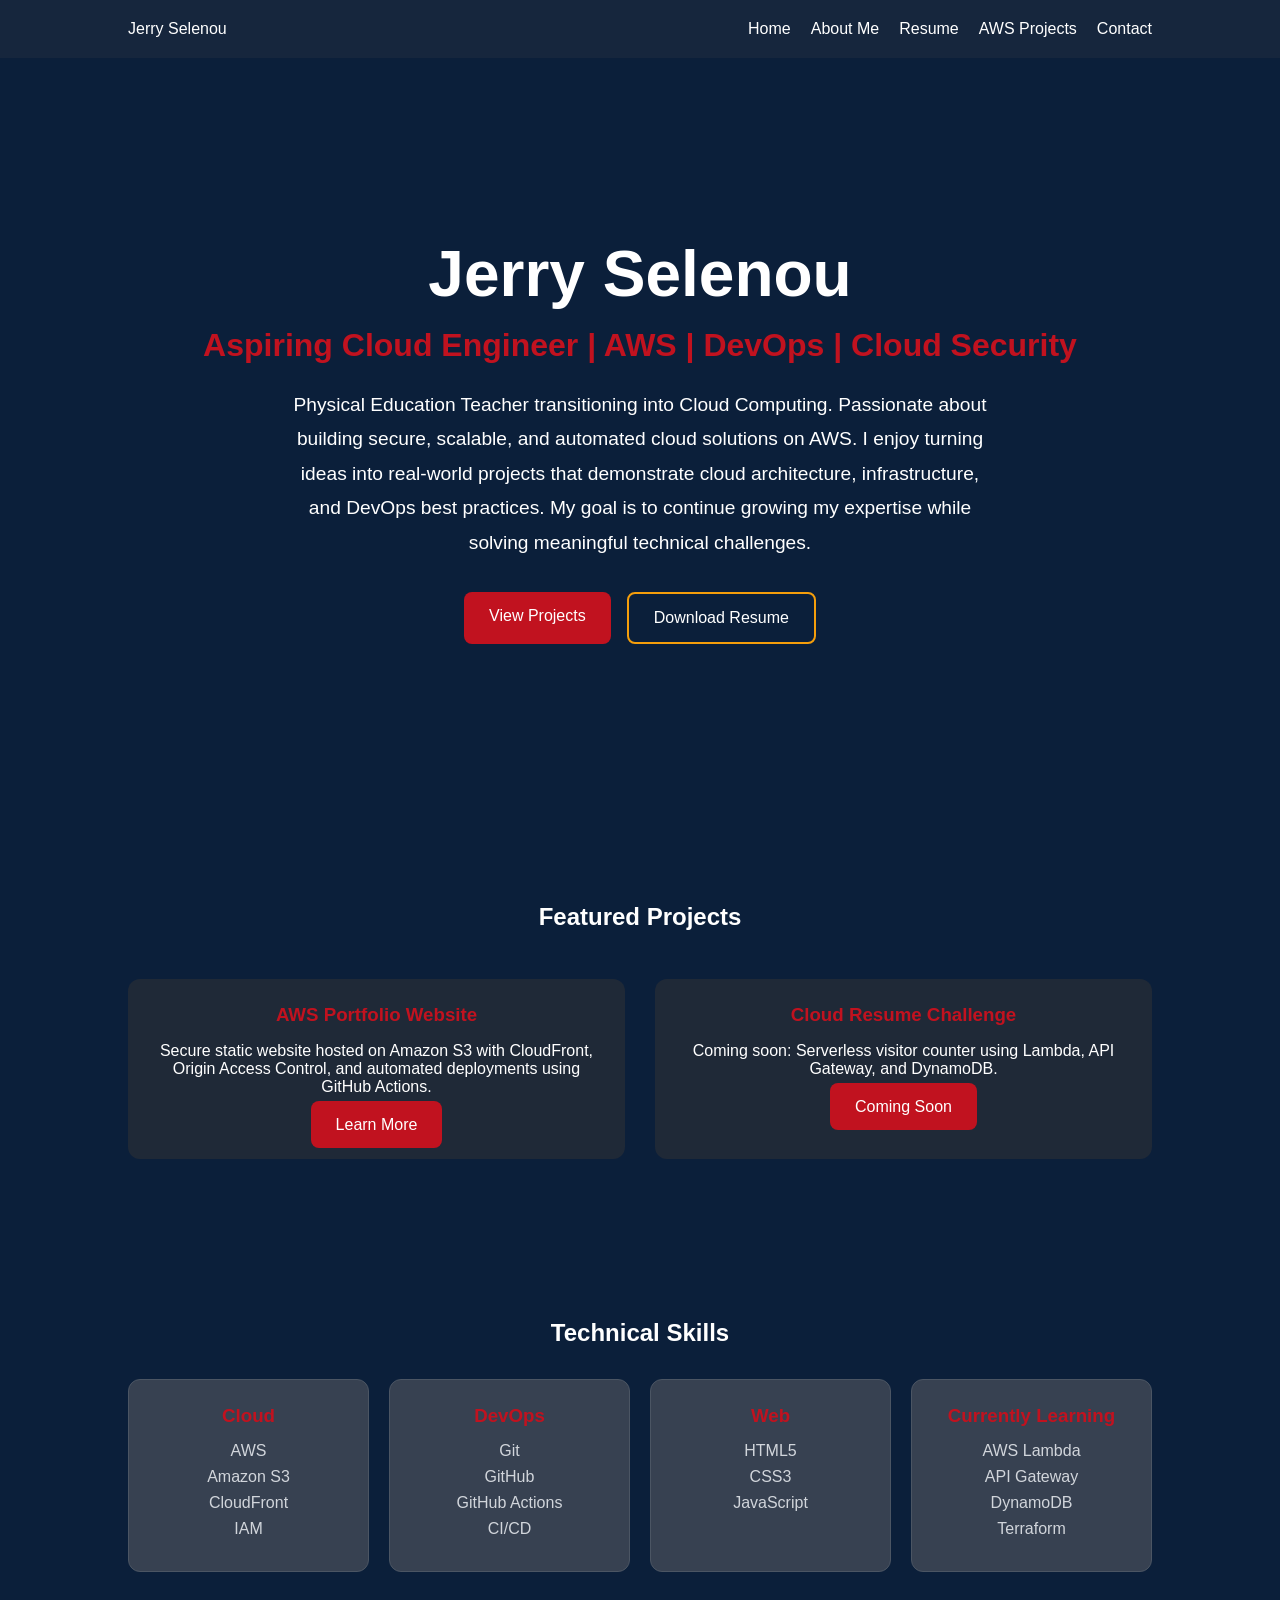
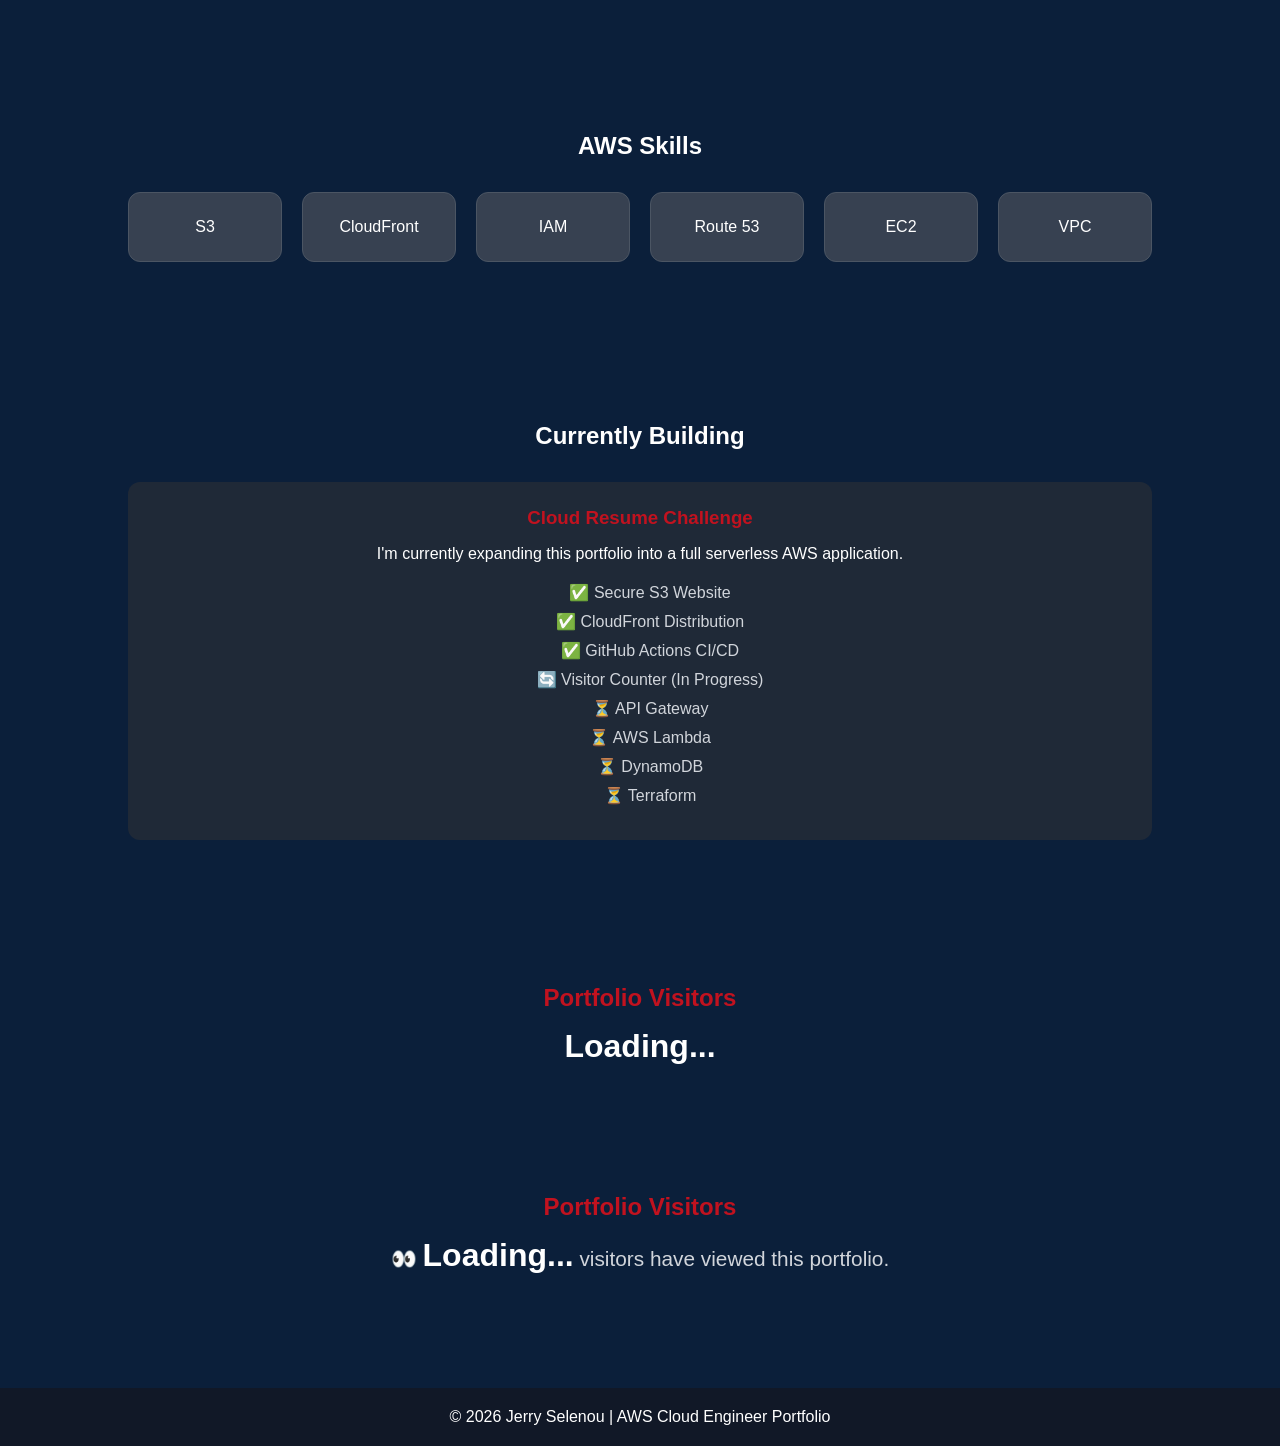
==== index.html @ 52871875 "Add serverless visitor counter" ====
<!DOCTYPE html>
<html lang="en">
<head>
    <meta charset="UTF-8">
    <meta name="viewport" content="width=device-width, initial-scale=1.0">
    <title>Jerry Selenou | AWS Cloud Engineer</title>

    <link rel="stylesheet" href="assets/css/style.css">
</head>
<body>

    <nav>
        <div class="logo">
            Jerry Selenou
        </div>

        <ul>
            <li><a href="index.html">Home</a></li>
            <li><a href="about.html">About Me</a></li>
            <li><a href="resume.html">Resume</a></li>
            <li><a href="projects.html">AWS Projects</a></li>
            <li><a href="contact.html">Contact</a></li>
        </ul>
    </nav>

    <section class="hero">

        <div class="hero-content">
    
            <h1>Jerry Selenou</h1>
    
            <h2>Aspiring Cloud Engineer | AWS | DevOps | Cloud Security</h2>
    
            <p>
                Physical Education Teacher transitioning into Cloud Computing.
                Passionate about building secure, scalable, and automated cloud solutions on AWS. 
                I enjoy turning ideas into real-world projects that demonstrate cloud architecture, 
                infrastructure, and DevOps best practices. My goal is to continue growing my expertise 
                while solving meaningful technical challenges.
            </p>
    
            <div class="hero-buttons">
                <a href="projects.html" class="btn">View Projects</a>
                <a href="resume.html" class="btn-secondary">Download Resume</a>
            </div>
    
        </div>
    
    </section>
    <section class="featured-projects">

        <h2>Featured Projects</h2>
    
        <div class="project-grid">
    
            <div class="project-card">
                <h3>AWS Portfolio Website</h3>
    
                <p>
                    Secure static website hosted on Amazon S3 with CloudFront,
                    Origin Access Control, and automated deployments using
                    GitHub Actions.
                </p>
    
                <a href="projects.html" class="btn">
                    Learn More
                </a>
            </div>
    
            <div class="project-card">
                <h3>Cloud Resume Challenge</h3>
    
                <p>
                    Coming soon: Serverless visitor counter using
                    Lambda, API Gateway, and DynamoDB.
                </p>
    
                <a href="projects.html" class="btn">
                    Coming Soon
                </a>
            </div>
    
        </div>
    
    </section>
    <section class="skills">

        <h2>Technical Skills</h2>
    
        <div class="skills-grid">
    
            <div class="skill-card">
                <h3>Cloud</h3>
                <p>AWS</p>
                <p>Amazon S3</p>
                <p>CloudFront</p>
                <p>IAM</p>
            </div>
    
            <div class="skill-card">
                <h3>DevOps</h3>
                <p>Git</p>
                <p>GitHub</p>
                <p>GitHub Actions</p>
                <p>CI/CD</p>
            </div>
    
            <div class="skill-card">
                <h3>Web</h3>
                <p>HTML5</p>
                <p>CSS3</p>
                <p>JavaScript</p>
            </div>
    
            <div class="skill-card">
                <h3>Currently Learning</h3>
                <p>AWS Lambda</p>
                <p>API Gateway</p>
                <p>DynamoDB</p>
                <p>Terraform</p>
            </div>
    
        </div>
    
    </section>
    <section class="skills">

        <h2>AWS Skills</h2>
    
        <div class="skills-grid">
    
            <div class="skill-card">S3</div>
    
            <div class="skill-card">CloudFront</div>
    
            <div class="skill-card">IAM</div>
    
            <div class="skill-card">Route 53</div>
    
            <div class="skill-card">EC2</div>
    
            <div class="skill-card">VPC</div>
    
        </div>
    
    </section>
    <section class="current-project">

        <h2>Currently Building</h2>
    
        <div class="project-card">
    
            <h3>Cloud Resume Challenge</h3>
    
            <p>
                I'm currently expanding this portfolio into a full serverless AWS application.
            </p>
    
            <ul>
                <li>✅ Secure S3 Website</li>
                <li>✅ CloudFront Distribution</li>
                <li>✅ GitHub Actions CI/CD</li>
                <li>🔄 Visitor Counter (In Progress)</li>
                <li>⏳ API Gateway</li>
                <li>⏳ AWS Lambda</li>
                <li>⏳ DynamoDB</li>
                <li>⏳ Terraform</li>
            </ul>
    
        </div>
    
    </section>
    <section class="visitor-counter">
        <h2>Portfolio Visitors</h2>
        <p>
            <span id="visitor-count">Loading...</span>
        </p>
    </section>
    <section class="visitor-counter">

        <h2>Portfolio Visitors</h2>
    
        <p class="visitor-text">
            👀 <span id="visitor-count">Loading...</span> visitors have viewed this portfolio.
        </p>
    
    </section>
    <footer>
        <p>
            © 2026 Jerry Selenou | AWS Cloud Engineer Portfolio
        </p>
    </footer>
    <script src="assets/js/visitor-counter.js"></script>
</body>
</html>
---- assets/css/style.css ----
* {
    margin: 0;
    padding: 0;
    box-sizing: border-box;
}

body {
    font-family: Arial, sans-serif;
    background: #0B1F3A;
    color: white;
}

nav {
    position: sticky;
    top: 0;
    z-index: 1000;

    display: flex;
    justify-content: space-between;
    align-items: center;

    padding: 20px 10%;
    background: #16263D;
}

nav ul {
    display: flex;
    list-style: none;
    gap: 20px;
}

nav a {
    text-decoration: none;
    color: white;
}

.hero {
    height: 80vh;

    display: flex;
    flex-direction: column;
    justify-content: center;
    align-items: center;

    text-align: center;

    padding: 20px;
}

.hero h1 {
    font-size: 3rem;
    margin-bottom: 20px;
}

.hero p {
    max-width: 700px;
    font-size: 1.2rem;
    margin-bottom: 30px;
}

.btn {
    background: #C1121F;
    color: white;

    padding: 15px 25px;

    text-decoration: none;

    border-radius: 8px;
}

.btn:hover,
.btn-secondary:hover {
    background: #DC2626;
    transition: 0.3s ease;
}

.hero {
    min-height: 85vh;
    display: flex;
    justify-content: center;
    align-items: center;
    text-align: center;
    padding: 2rem;
}

.hero-content {
    max-width: 900px;
    margin: 0 auto;
    text-align: center;
}

.hero h1 {
    font-size: 4rem;
    margin-bottom: 1rem;
}

.hero h2 {
    font-size: 2rem;
    color: #C1121F;
    margin-bottom: 1.5rem;
}

.hero p {
    max-width: 700px;
    margin: 0 auto 2rem auto;
    font-size: 1.2rem;
    line-height: 1.8;
}

.hero-buttons {
    display: flex;
    justify-content: center;
    gap: 1rem;
}

.btn-secondary {
    background: transparent;
    border: 2px solid #f59e0b;
    color: white;
    padding: 15px 25px;
    text-decoration: none;
    border-radius: 8px;
}
.skills {
    padding: 5rem 10%;
    text-align: center;
}

.skills h2 {
    margin-bottom: 2rem;
}

.skills-grid {
    display: grid;
    grid-template-columns: repeat(auto-fit, minmax(150px, 1fr));
    gap: 20px;
}

.skill-card {
    background: #374151;
    padding: 25px;
    border-radius: 12px;
    border: 1px solid #4B5563;
    transition: all 0.3s ease;
}

.skill-card:hover {
    transform: translateY(-6px);
    border-color: #C1121F;
}

.skill-card h3 {
    color: #C1121F;
    margin-bottom: 15px;
}

.skill-card p {
    margin-bottom: 8px;
    color: #D1D5DB;
}

.projects {
    padding: 5rem 10%;
}

.projects h1 {
    text-align: center;
    margin-bottom: 3rem;
}

.project-grid {
    display: grid;
    grid-template-columns: repeat(auto-fit, minmax(300px, 1fr));
    gap: 30px;
}

.project-card {
    background: #1f2937;
    padding: 25px;
    border-radius: 12px;
}

.project-card h2 {
    color: #f59e0b;
    margin-bottom: 15px;
}

.project-card p {
    margin-bottom: 20px;
}

.project-card ul {
    margin-left: 20px;
}

.about {
    padding: 5rem 10%;
    max-width: 1000px;
    margin: auto;
}

.about h1 {
    text-align: center;
    margin-bottom: 2rem;
}

.about p {
    margin-bottom: 20px;
    line-height: 1.8;
}

.timeline {
    padding: 3rem 10%;
}

.timeline h2 {
    text-align: center;
    margin-bottom: 2rem;
}

.timeline-card {
    background: #1f2937;
    padding: 20px;
    border-radius: 10px;
    margin-bottom: 20px;
}

.profile-pic {
    width: 200px;
    border-radius: 50%;
    display: block;
    margin: 0 auto 30px auto;
}

.resume-section {
    padding: 5rem 10%;
}

.resume-section h1 {
    text-align: center;
    margin-bottom: 2rem;
}

.resume-grid {
    margin-top: 3rem;

    display: grid;

    grid-template-columns:
        repeat(auto-fit, minmax(300px, 1fr));

    gap: 20px;
}

.resume-card {
    background: #1f2937;

    padding: 25px;

    border-radius: 10px;
}

.contact {
    padding: 5rem 10%;
    text-align: center;
}

.contact h1 {
    margin-bottom: 1rem;
}

.contact p {
    margin-bottom: 3rem;
}

.contact-card {
    background: #1f2937;
    padding: 25px;
    border-radius: 10px;
    margin-bottom: 20px;
}

.contact-card a {
    color: #f59e0b;
    text-decoration: none;
}

.featured-projects {
    padding: 5rem 10%;
    text-align: center;
}

.featured-projects h2 {
    margin-bottom: 3rem;
}

.project-card h3 {
    margin-bottom: 1rem;
    color: #C1121F;
}

.current-project {
    padding: 5rem 10%;
    text-align: center;
}

.current-project h2 {
    margin-bottom: 2rem;
}

.current-project ul {
    list-style: none;
    margin-top: 20px;
}

.current-project li {
    margin: 10px 0;
    color: #D1D5DB;
}

.visitor-counter {
    text-align: center;
    padding: 4rem 2rem;
}

.visitor-counter h2 {
    color: #C1121F;
    margin-bottom: 1rem;
}

.visitor-text {
    font-size: 1.3rem;
    color: #D1D5DB;
}

#visitor-count {
    font-size: 2rem;
    font-weight: bold;
    color: white;
}

footer {
    text-align: center;
    padding: 20px;
    background: #111827;
    margin-top: 50px;
}
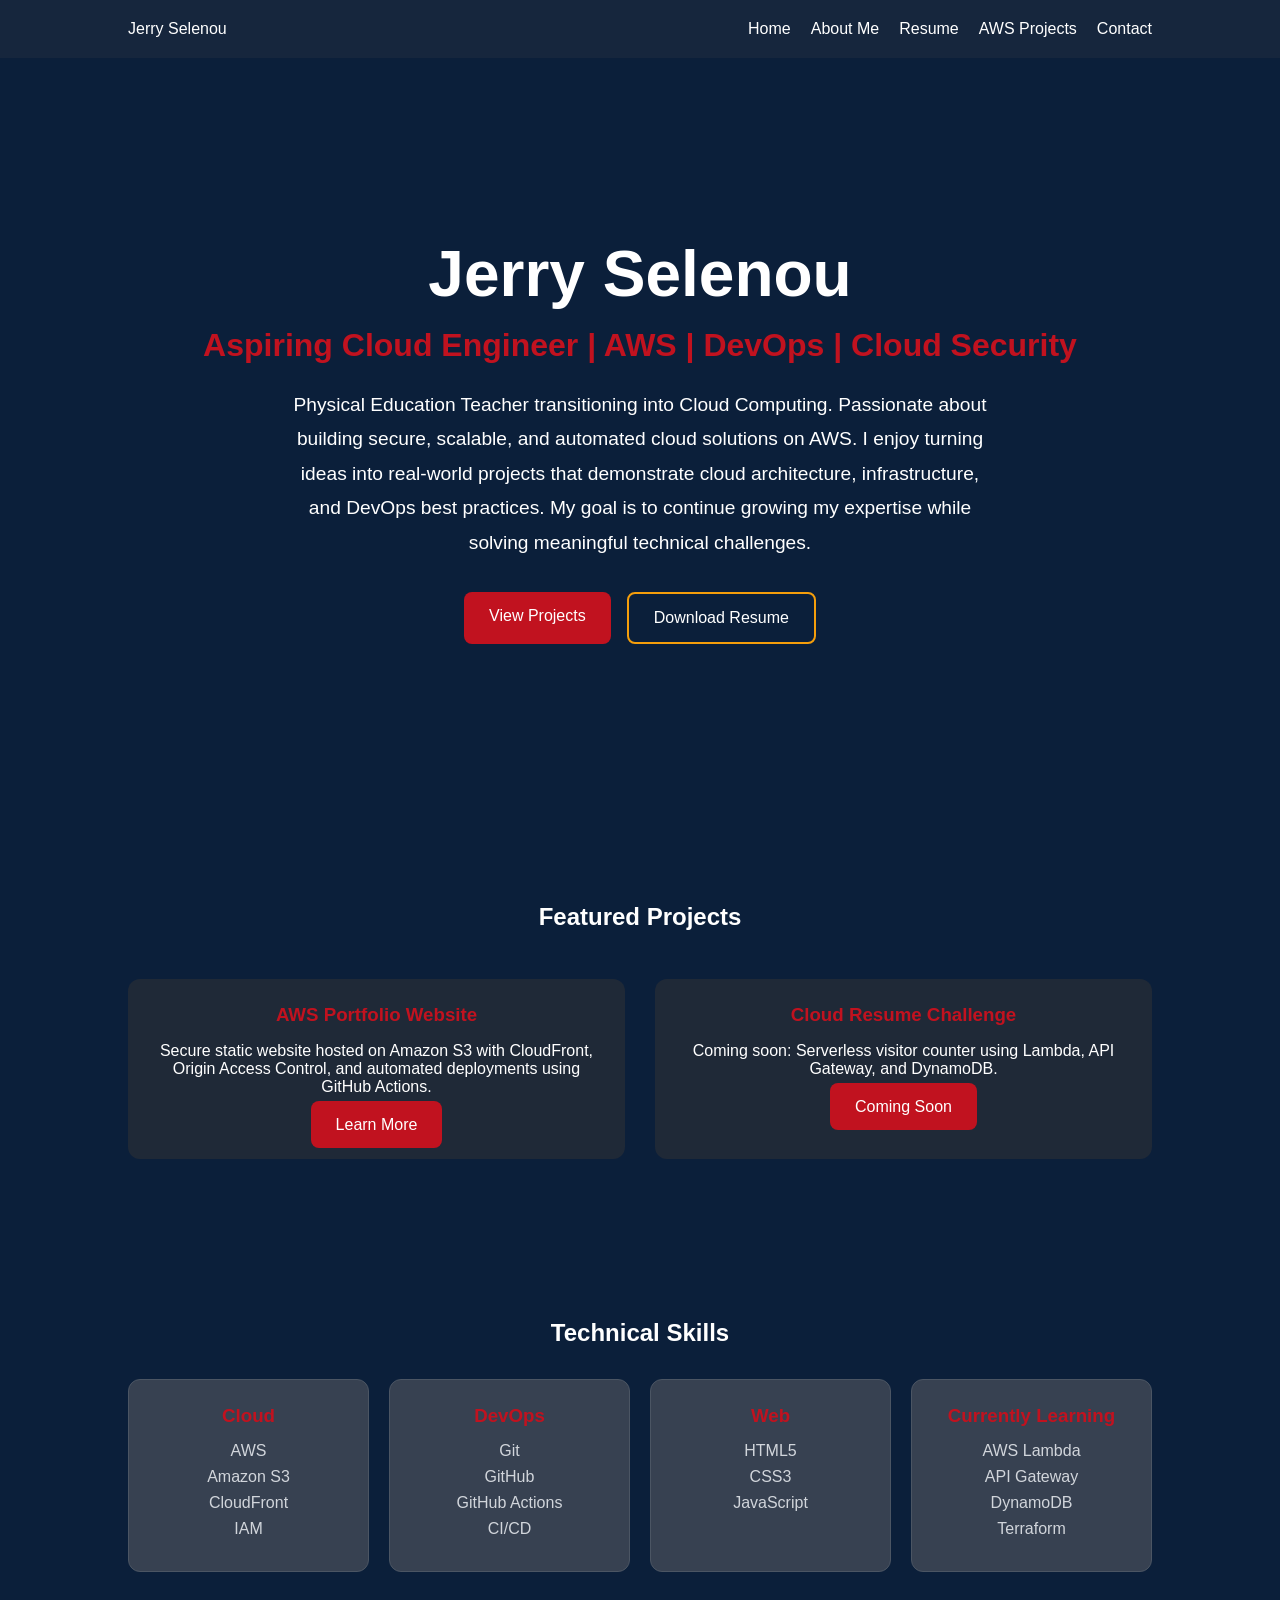
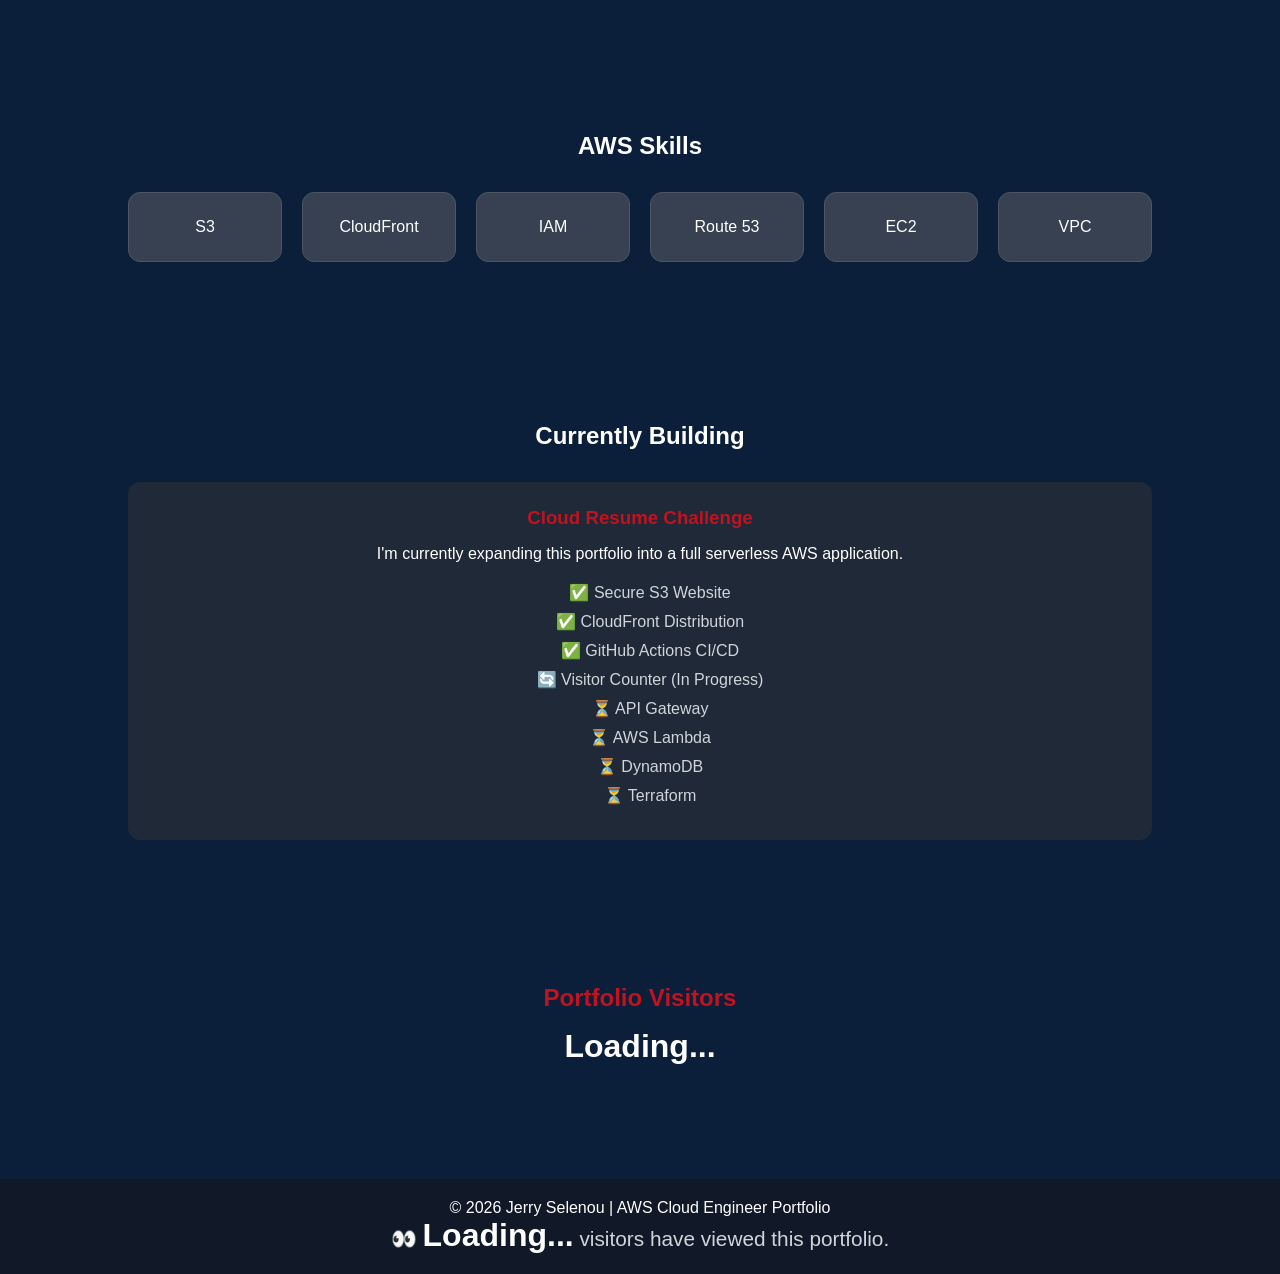
==== commit e06ffbd0: "Add serverless visitor counter" ====
--- a/index.html
+++ b/index.html
@@ -176,19 +176,14 @@
             <span id="visitor-count">Loading...</span>
         </p>
     </section>
-    <section class="visitor-counter">
-
-        <h2>Portfolio Visitors</h2>
-    
+    <footer>
+        <p>
+            © 2026 Jerry Selenou | AWS Cloud Engineer Portfolio
+        </p>
         <p class="visitor-text">
             👀 <span id="visitor-count">Loading...</span> visitors have viewed this portfolio.
         </p>
     
-    </section>
-    <footer>
-        <p>
-            © 2026 Jerry Selenou | AWS Cloud Engineer Portfolio
-        </p>
     </footer>
     <script src="assets/js/visitor-counter.js"></script>
 </body>
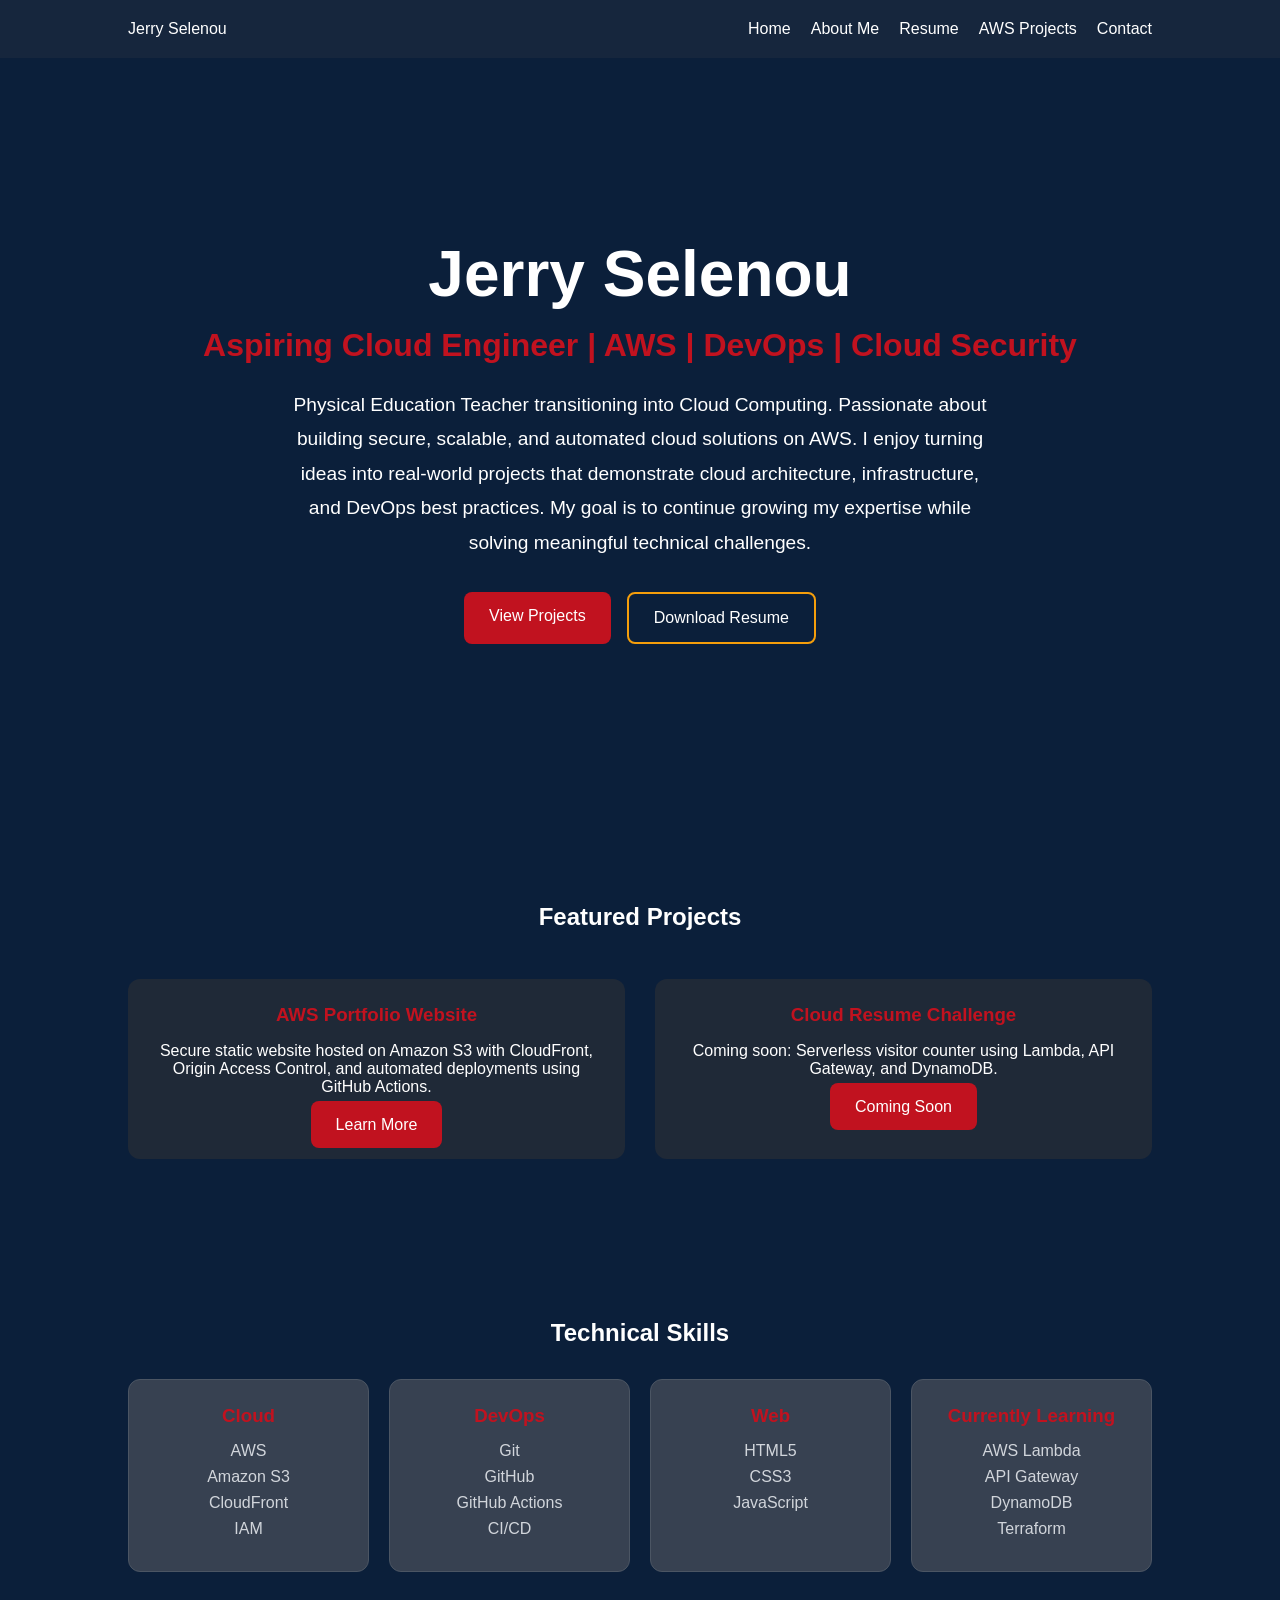
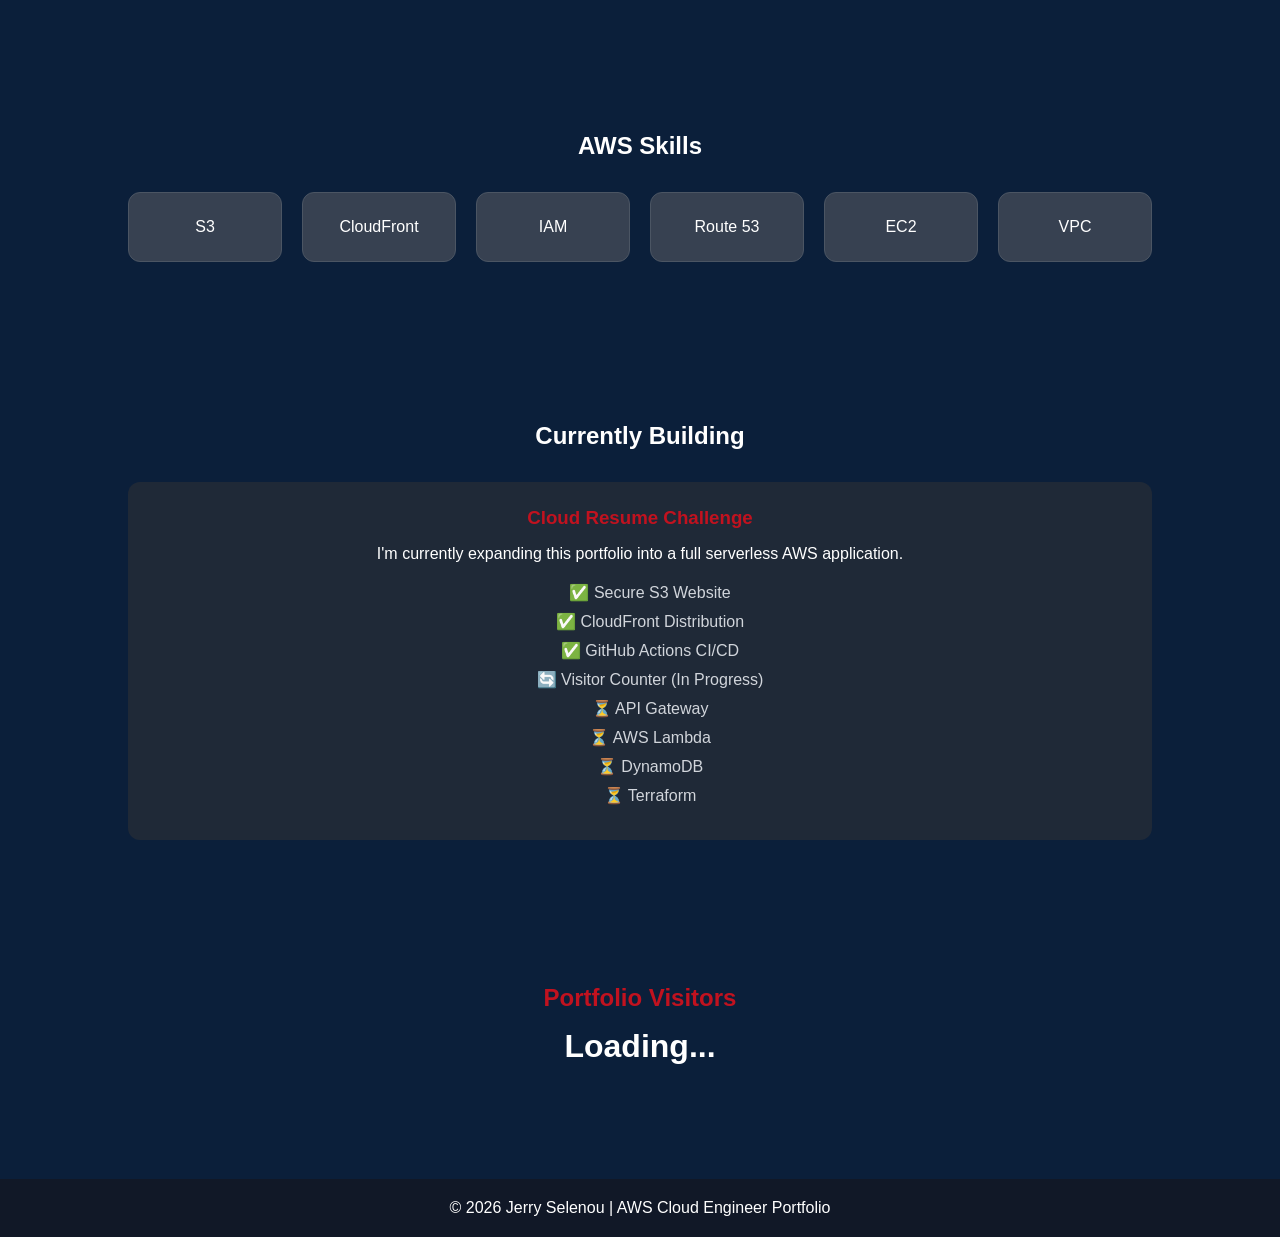
==== commit 88c8f613: "Add serverless visitor counter" ====
--- a/index.html
+++ b/index.html
@@ -180,10 +180,6 @@
         <p>
             © 2026 Jerry Selenou | AWS Cloud Engineer Portfolio
         </p>
-        <p class="visitor-text">
-            👀 <span id="visitor-count">Loading...</span> visitors have viewed this portfolio.
-        </p>
-    
     </footer>
     <script src="assets/js/visitor-counter.js"></script>
 </body>
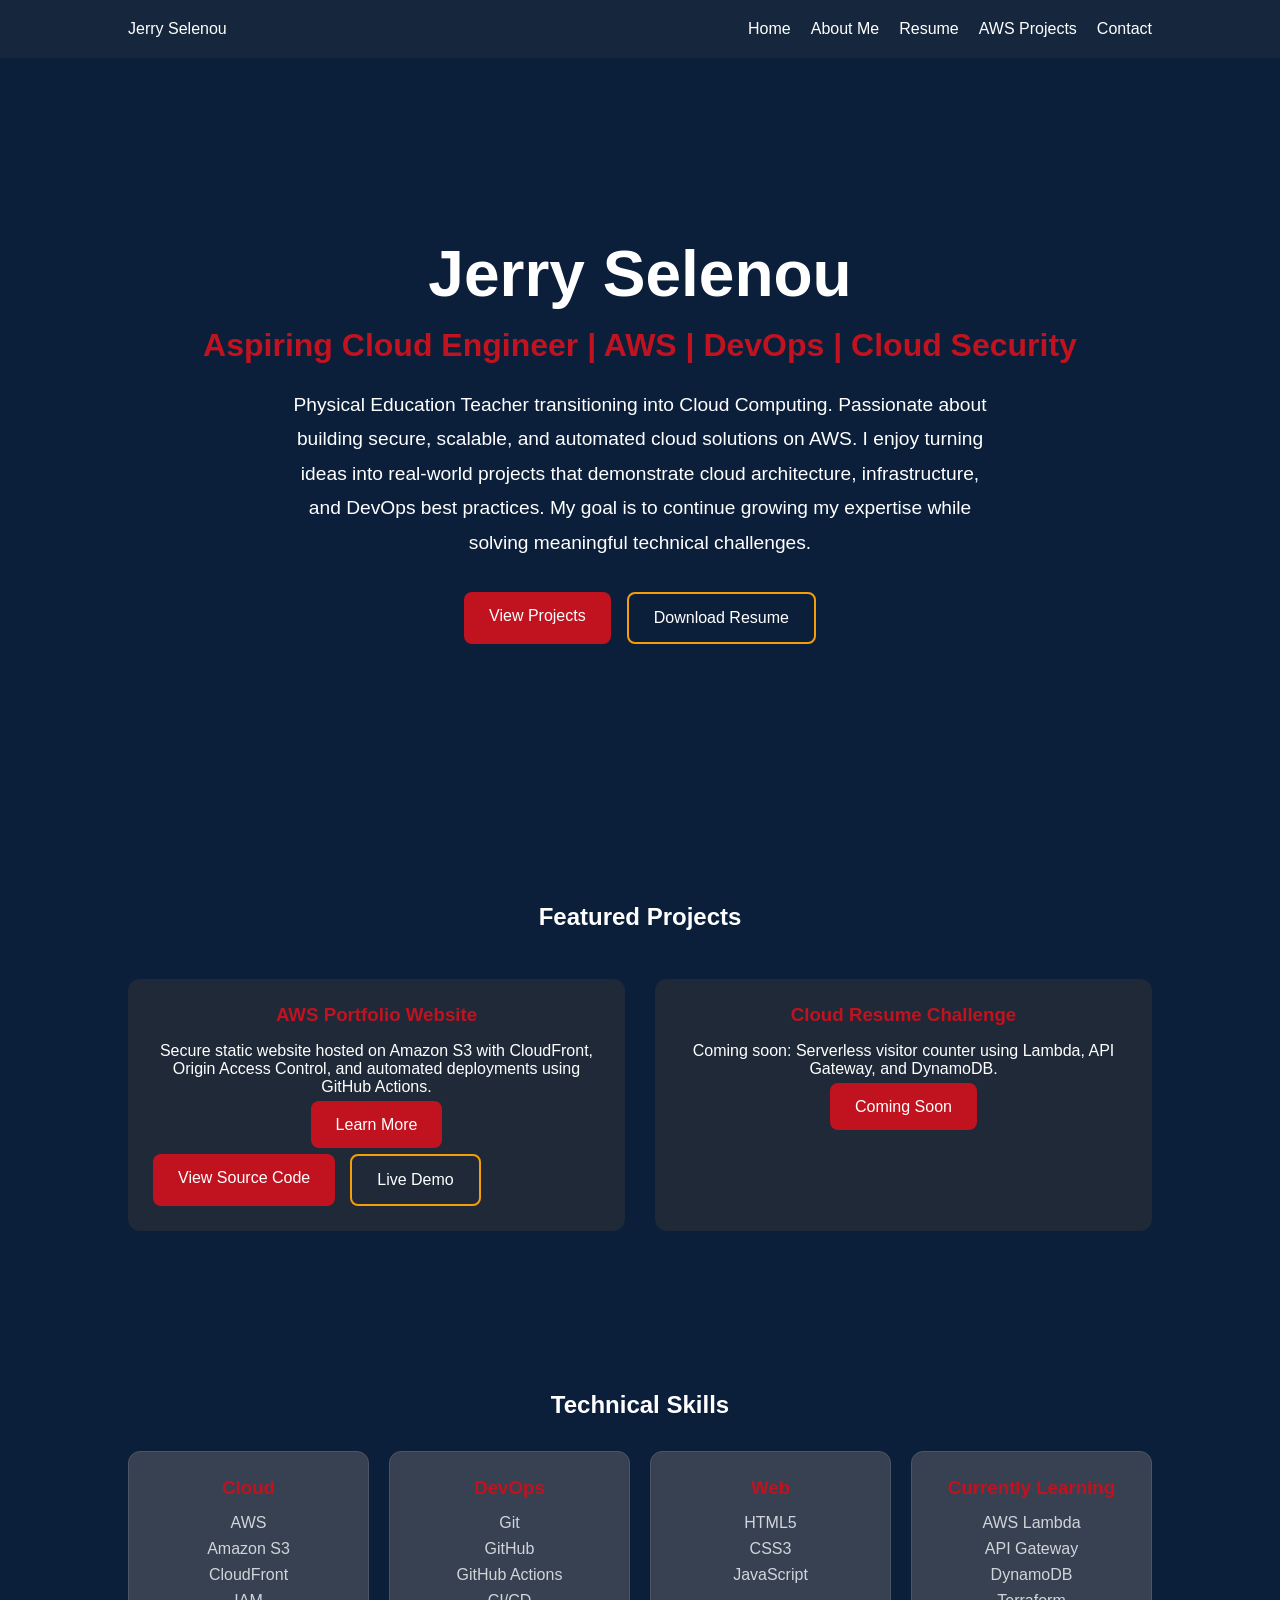
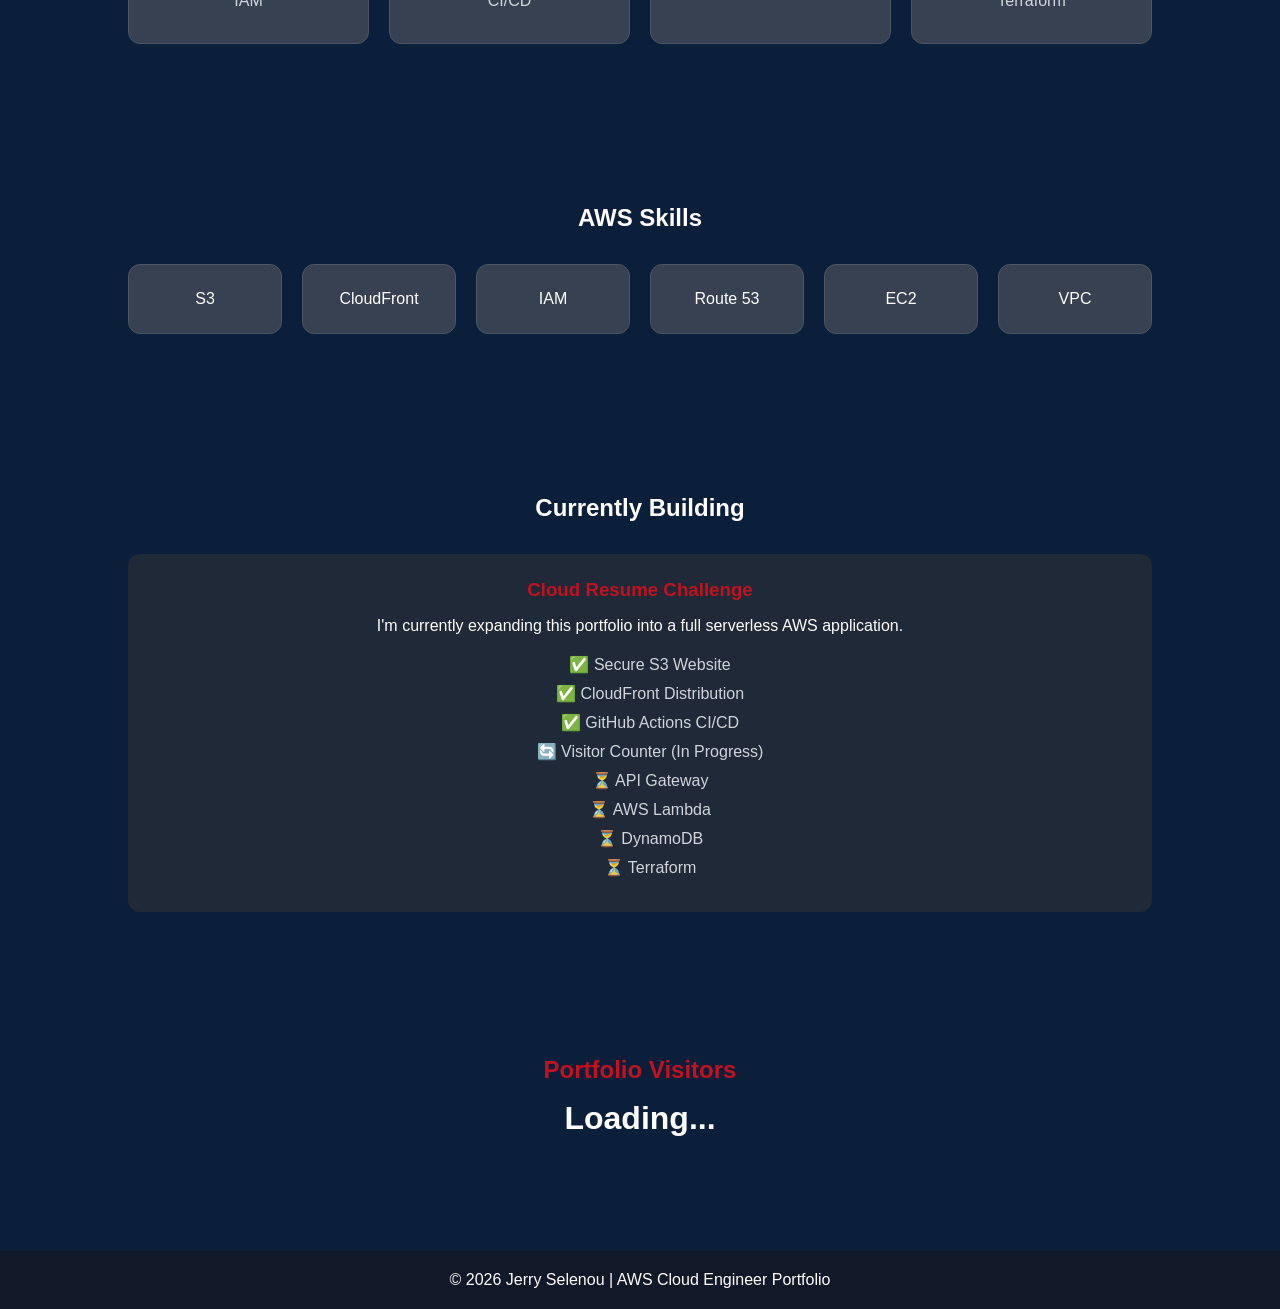
==== commit 76f16ccd: "Improve projects and contact page" ====
--- a/index.html
+++ b/index.html
@@ -65,6 +65,19 @@
                 <a href="projects.html" class="btn">
                     Learn More
                 </a>
+                <div class="project-buttons">
+                    <a href="https://github.com/JayKamikaze/AWS-WEBSITE-PORTFOLIO"
+                       target="_blank"
+                       class="btn">
+                        View Source Code
+                    </a>
+                
+                    <a href="https://dip5p00fyp9mj.cloudfront.net"
+                       target="_blank"
+                       class="btn-secondary">
+                        Live Demo
+                    </a>
+                </div>
             </div>
     
             <div class="project-card">
--- a/assets/css/style.css
+++ b/assets/css/style.css
@@ -340,6 +340,91 @@
     color: white;
 }
 
+#contact-form {
+    max-width: 700px;
+    margin: 40px auto;
+
+    display: flex;
+    flex-direction: column;
+    gap: 20px;
+}
+
+#contact-form input,
+#contact-form textarea {
+    background: #374151;
+    color: white;
+    border: 1px solid #4B5563;
+    border-radius: 8px;
+    padding: 15px;
+    font-size: 1rem;
+}
+
+#contact-form input:focus,
+#contact-form textarea:focus {
+    outline: none;
+    border-color: #C1121F;
+}
+
+#contact-form textarea {
+    resize: vertical;
+    min-height: 160px;
+}
+
+#status-message {
+    text-align: center;
+    margin-top: 20px;
+    color: #D1D5DB;
+}
+
+.social-links {
+    display: grid;
+    grid-template-columns: repeat(auto-fit, minmax(280px, 1fr));
+    gap: 20px;
+    margin-top: 50px;
+}
+
+.social-links .contact-card {
+    text-align: center;
+}
+
+.social-links a {
+    color: #C1121F;
+    text-decoration: none;
+    font-weight: bold;
+}
+
+.social-links a:hover {
+    text-decoration: underline;
+}
+
+.project-buttons {
+    display: flex;
+    gap: 15px;
+    margin-top: 20px;
+    flex-wrap: wrap;
+}
+
+.social-links {
+    display: grid;
+    grid-template-columns: repeat(auto-fit, minmax(300px, 1fr));
+    gap: 25px;
+    margin-top: 40px;
+}
+
+.social-links .contact-card {
+    text-align: center;
+}
+
+.social-links a {
+    color: #C1121F;
+    text-decoration: none;
+    font-weight: bold;
+}
+
+.social-links a:hover {
+    text-decoration: underline;
+}
+
 footer {
     text-align: center;
     padding: 20px;
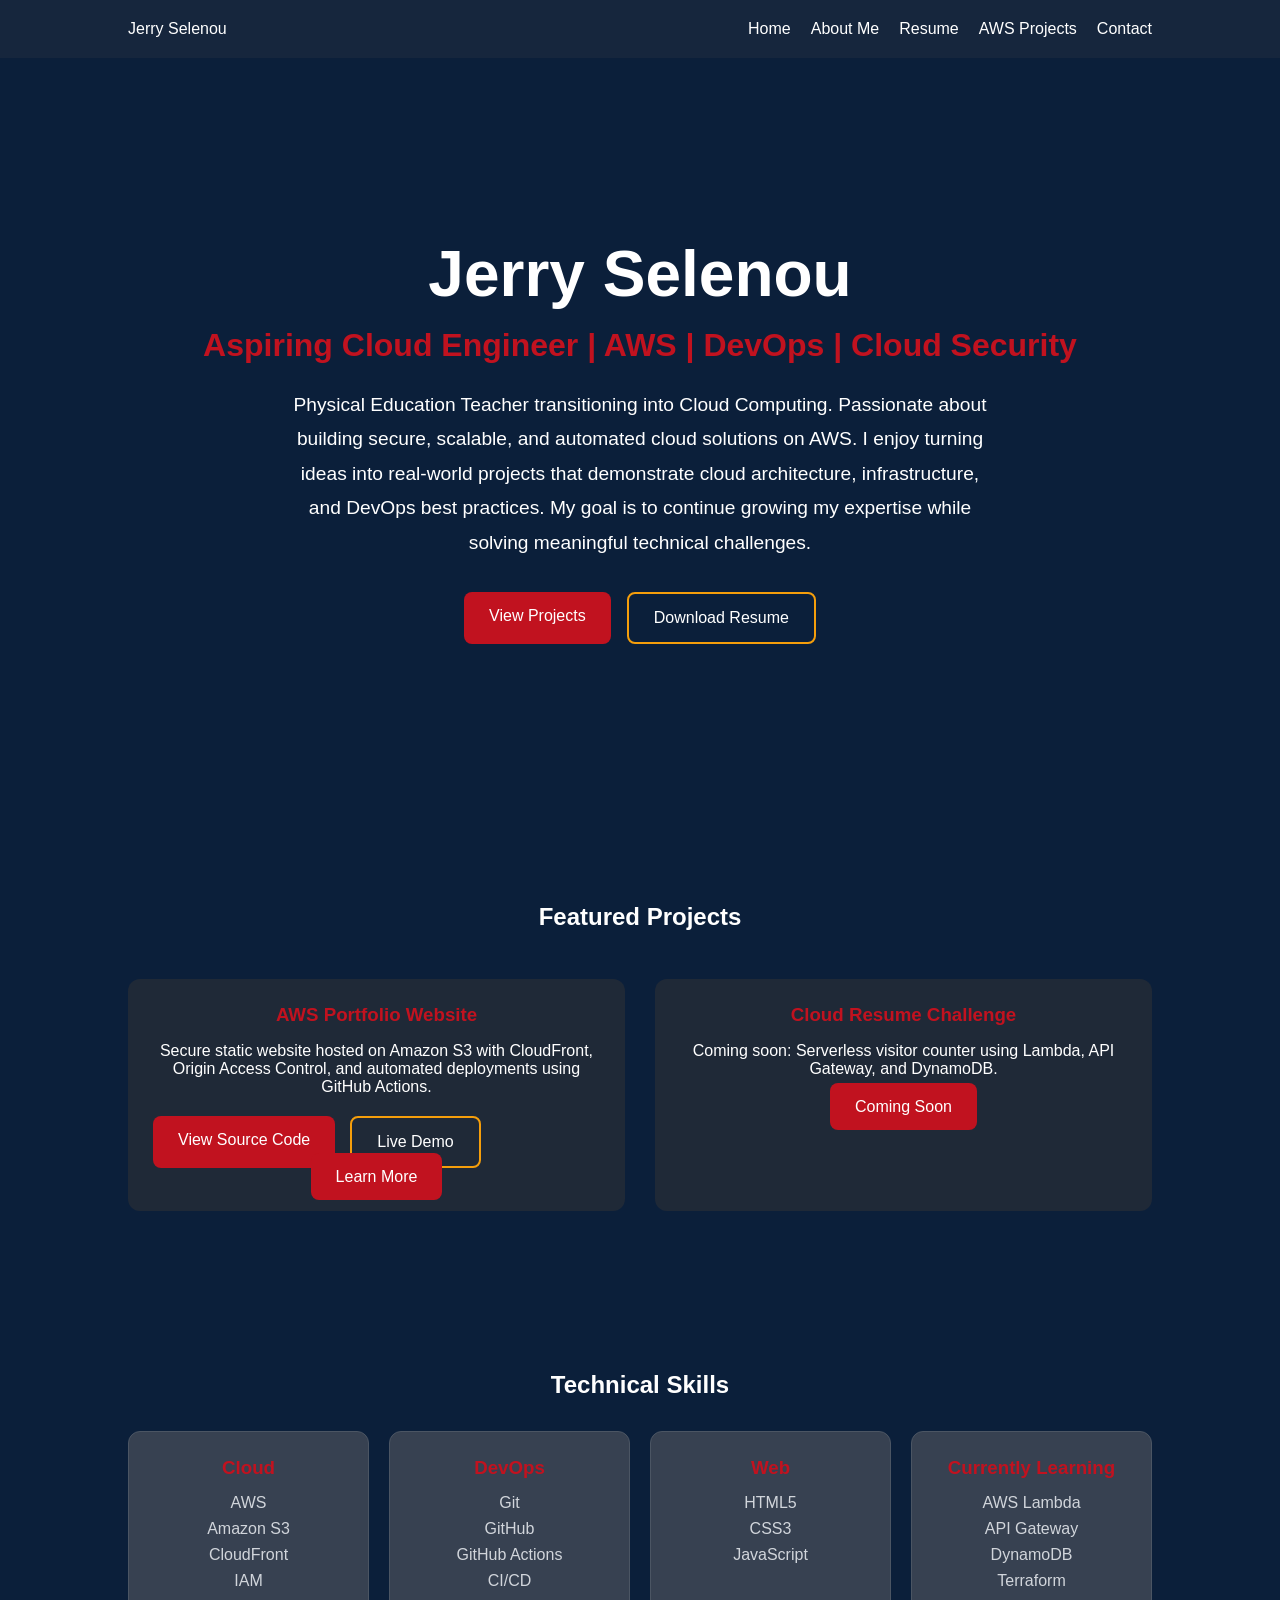
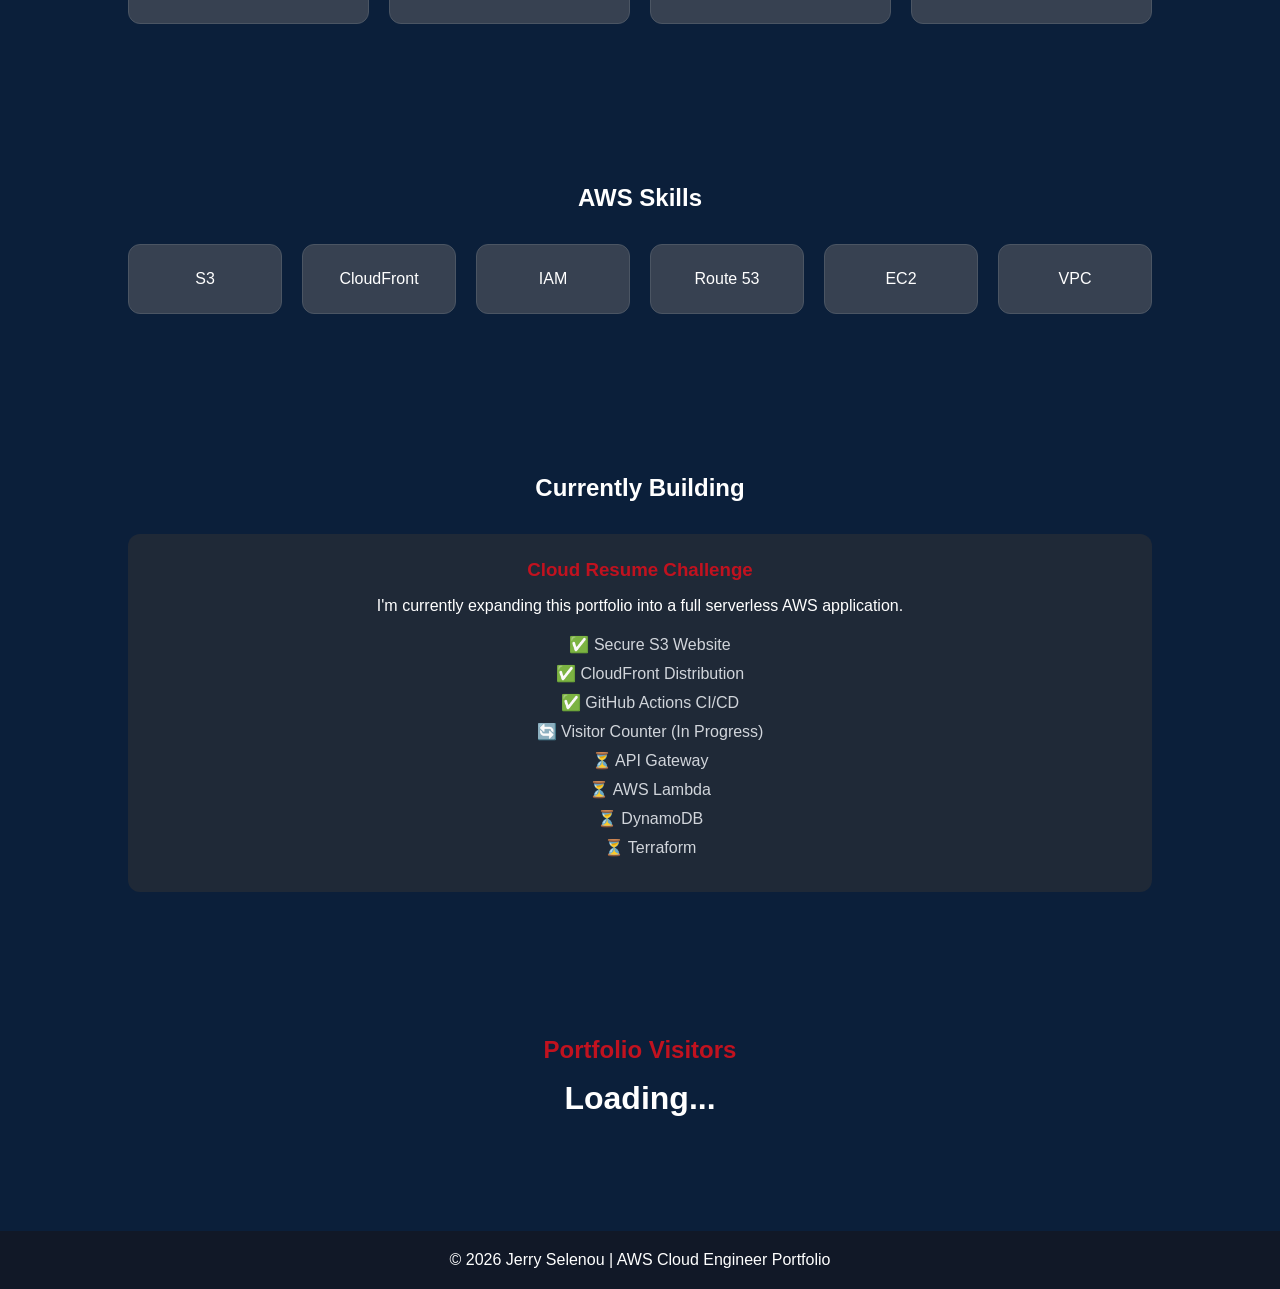
==== commit 8bf9d2f5: "Improve projects and contact page" ====
--- a/index.html
+++ b/index.html
@@ -61,10 +61,6 @@
                     Origin Access Control, and automated deployments using
                     GitHub Actions.
                 </p>
-    
-                <a href="projects.html" class="btn">
-                    Learn More
-                </a>
                 <div class="project-buttons">
                     <a href="https://github.com/JayKamikaze/AWS-WEBSITE-PORTFOLIO"
                        target="_blank"
@@ -78,6 +74,11 @@
                         Live Demo
                     </a>
                 </div>
+    
+                <a href="projects.html" class="btn">
+                    Learn More
+                </a>
+                
             </div>
     
             <div class="project-card">
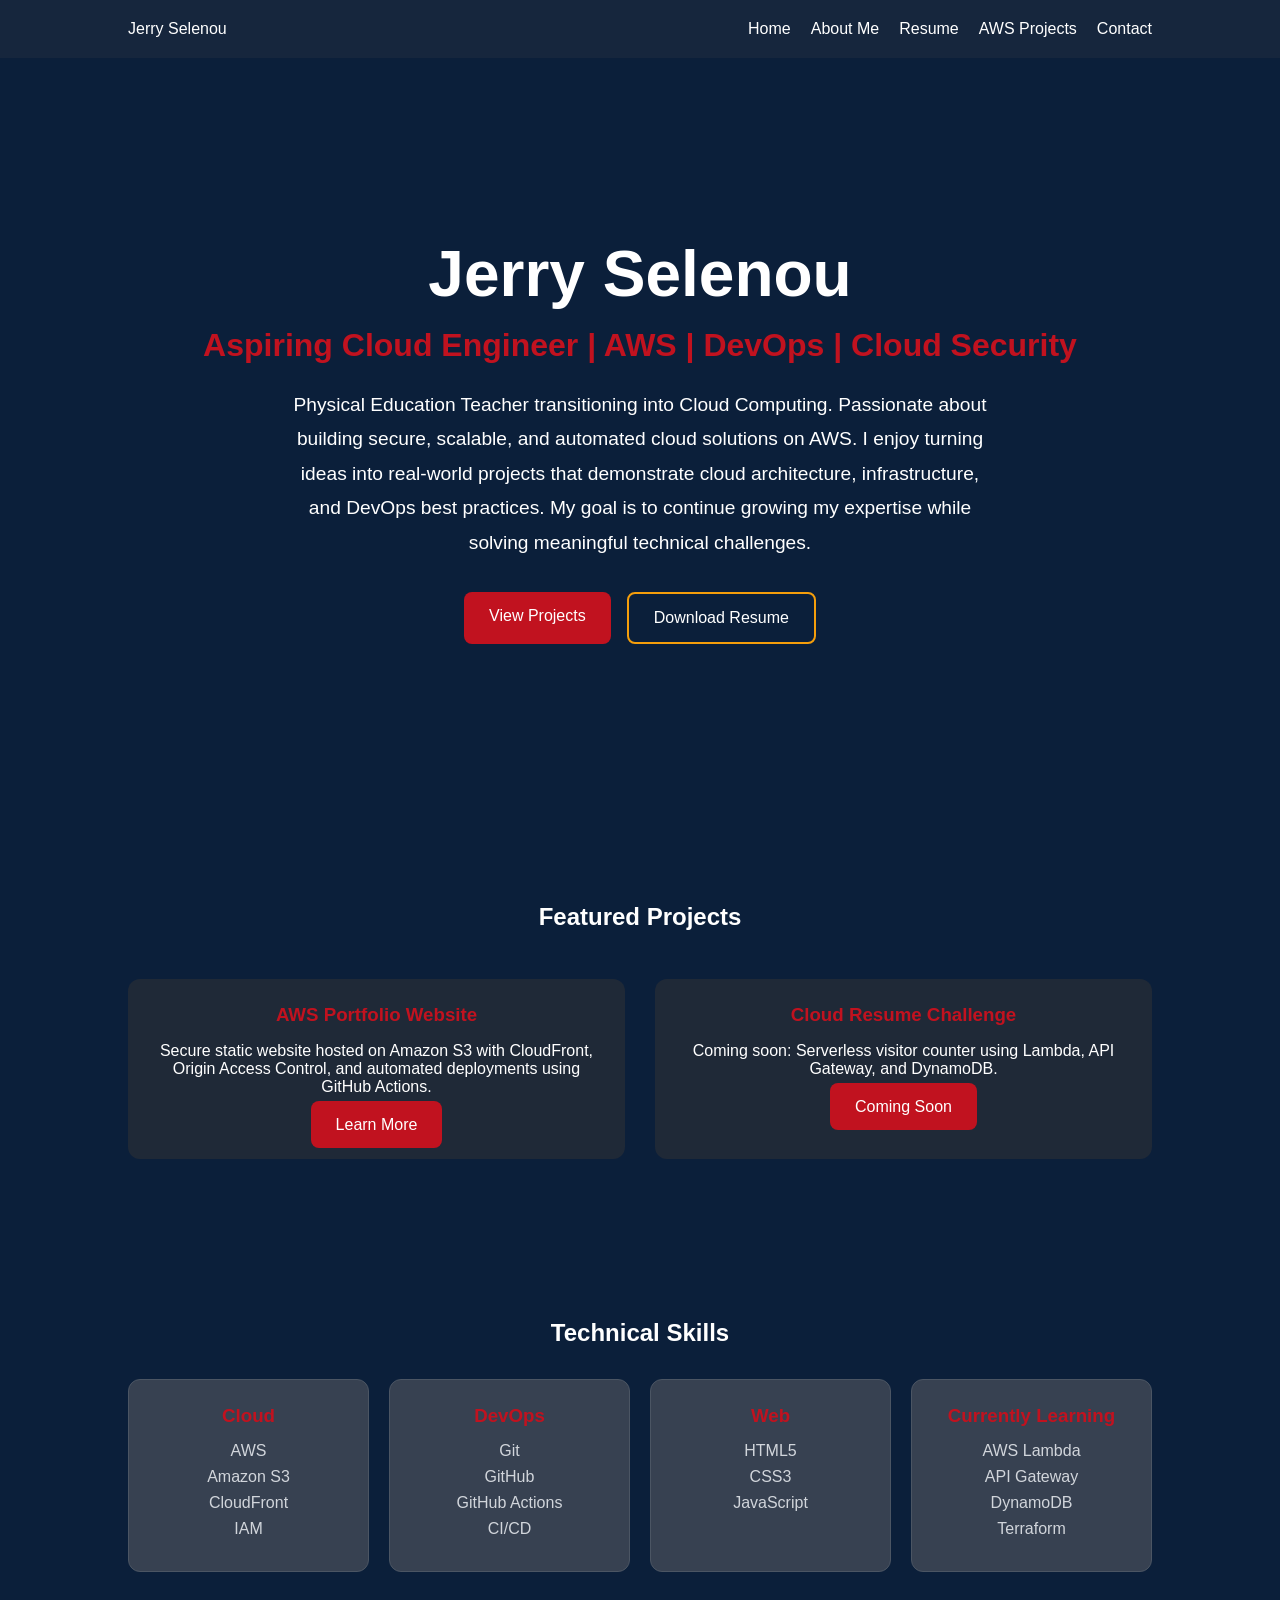
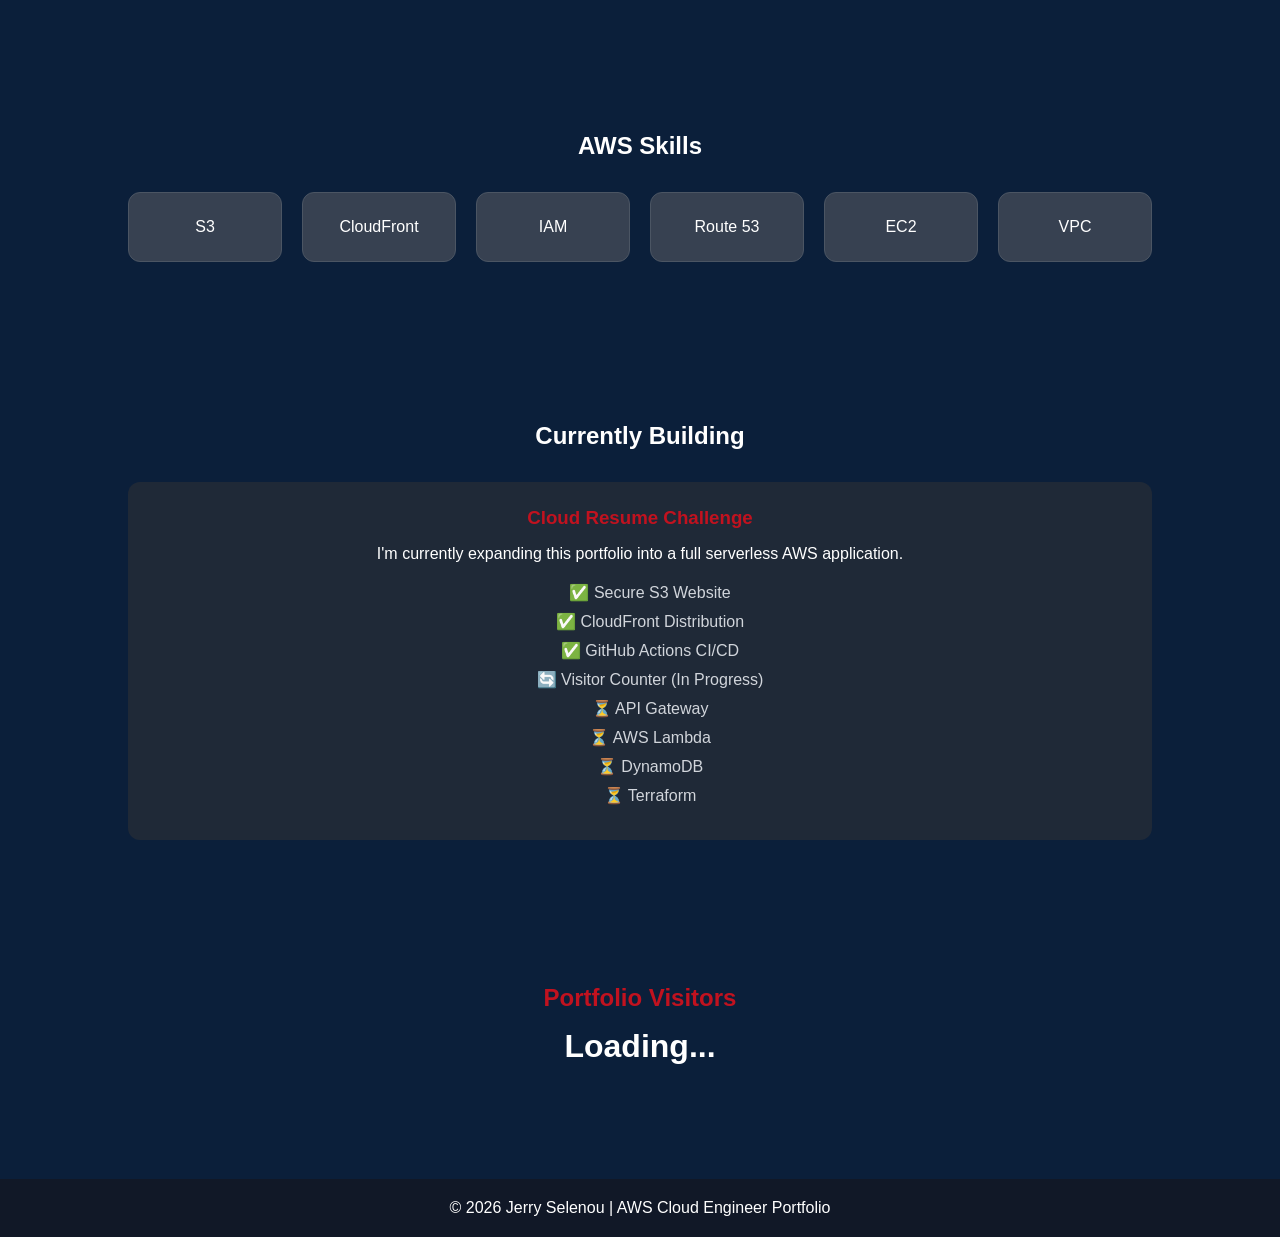
==== commit 2d0d6e78: "Move project links to Projects page" ====
--- a/index.html
+++ b/index.html
@@ -61,19 +61,6 @@
                     Origin Access Control, and automated deployments using
                     GitHub Actions.
                 </p>
-                <div class="project-buttons">
-                    <a href="https://github.com/JayKamikaze/AWS-WEBSITE-PORTFOLIO"
-                       target="_blank"
-                       class="btn">
-                        View Source Code
-                    </a>
-                
-                    <a href="https://dip5p00fyp9mj.cloudfront.net"
-                       target="_blank"
-                       class="btn-secondary">
-                        Live Demo
-                    </a>
-                </div>
     
                 <a href="projects.html" class="btn">
                     Learn More
